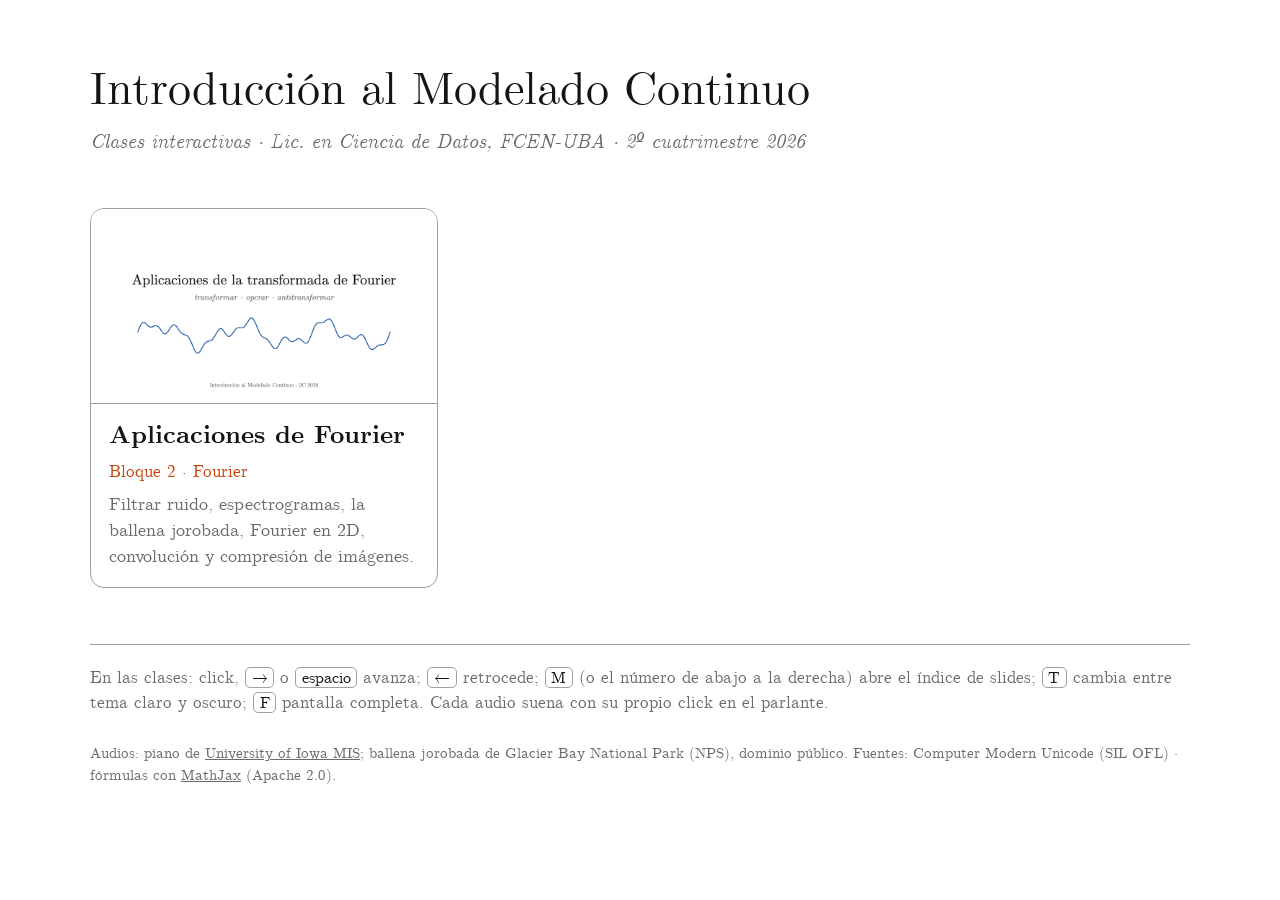
==== index.html @ 8ebb7d7e "Actualiza el sitio (desde introduccion_modelado_continuo@b7367c8)" ====
<!doctype html>
<html lang="es" data-theme="light">
<head>
<meta charset="utf-8">
<meta name="viewport" content="width=device-width,initial-scale=1">
<title>Introducción al Modelado Continuo · clases interactivas</title>
<style>
@font-face{font-family:"CMU";src:url("vendor/cmu/cmu-serif-500-roman.woff2") format("woff2");font-weight:400;font-style:normal}
@font-face{font-family:"CMU";src:url("vendor/cmu/cmu-serif-500-italic.woff2") format("woff2");font-weight:400;font-style:italic}
@font-face{font-family:"CMU";src:url("vendor/cmu/cmu-serif-700-roman.woff2") format("woff2");font-weight:700;font-style:normal}

/* mismos colores que las clases (y el mismo tema guardado: T lo cambia acá y allá) */
:root{ --bg:#ffffff; --fg:#141414; --dim:#6a6a6a; --tenue:#a0a0a0; --x:#1450a8; --k:#c4420a; --h:#1b7a32; }
:root[data-theme=dark]{ --bg:#121315; --fg:#f2f2f2; --dim:#9c9c9c; --tenue:#686868; --x:#5fb4ff; --k:#ff8a3d; --h:#5ed473; }
html{background:var(--bg);color:var(--fg);font:20px/1.45 "CMU",serif}
body{margin:0 auto;max-width:1100px;padding:56px 28px 40px}
h1{font-size:2.3rem;font-weight:400;margin:0}
.bajada{color:var(--dim);font-style:italic;margin:.2rem 0 2.6rem}
#clases{display:grid;grid-template-columns:repeat(auto-fill,minmax(340px,1fr));gap:28px}
.clase{display:block;color:inherit;text-decoration:none;border:1.5px solid var(--tenue);border-radius:14px;overflow:hidden;
  transition:border-color .15s, transform .15s}
.clase:hover{border-color:var(--h);transform:translateY(-2px)}
.clase img{display:block;width:100%;aspect-ratio:16/9;object-fit:cover;border-bottom:1px solid var(--tenue)}
:root[data-theme=dark] .solo-claro, :root:not([data-theme=dark]) .solo-oscuro{display:none}
.clase > div{padding:14px 18px 18px}
.clase h2{font-size:1.25rem;font-weight:700;margin:0 0 .2rem}
.clase .quien{color:var(--k);font-size:.85rem;margin-bottom:.4rem}
.clase p{margin:0;color:var(--dim);font-size:.9rem}
.como{margin-top:2.8rem;color:var(--dim);font-size:.85rem;border-top:1px solid var(--tenue);padding-top:1rem}
kbd{font:inherit;font-size:.8rem;border:1px solid var(--tenue);border-radius:5px;padding:0 .35em;color:var(--fg)}
footer{margin-top:1.4rem;color:var(--dim);font-size:.75rem}
footer a{color:inherit}
</style>
</head>
<body>
<h1>Introducción al Modelado Continuo</h1>
<p class="bajada">Clases interactivas · Lic. en Ciencia de Datos, FCEN-UBA · 2º cuatrimestre 2026</p>

<section id="clases">
  <a class="clase" href="clase_fourier_aplicaciones/">
    <img class="solo-claro" src="clase_fourier_aplicaciones/miniatura-claro.png" alt="">
    <img class="solo-oscuro" src="clase_fourier_aplicaciones/miniatura-oscuro.png" alt="">
    <div>
      <h2>Aplicaciones de Fourier</h2>
      <div class="quien">Bloque 2 · Fourier</div>
      <p>Filtrar ruido, espectrogramas, la ballena jorobada, Fourier en 2D, convolución y compresión de imágenes.</p>
    </div>
  </a>
</section>

<p class="como">
  En las clases: click, <kbd>→</kbd> o <kbd>espacio</kbd> avanza; <kbd>←</kbd> retrocede;
  <kbd>M</kbd> (o el número de abajo a la derecha) abre el índice de slides; <kbd>T</kbd> cambia entre tema claro y oscuro;
  <kbd>F</kbd> pantalla completa. Cada audio suena con su propio click en el parlante.
</p>
<footer>
  Audios: piano de <a href="https://theremin.music.uiowa.edu/MIS.html">University of Iowa MIS</a>;
  ballena jorobada de Glacier Bay National Park (NPS), dominio público.
  Fuentes: Computer Modern Unicode (SIL OFL) · fórmulas con <a href="https://www.mathjax.org/">MathJax</a> (Apache 2.0).
</footer>

<script>
try { const tm = localStorage.getItem('tema'); if (tm) document.documentElement.dataset.theme = tm; } catch (_) {}
addEventListener('keydown', e => {
  if (e.key !== 't' && e.key !== 'T') return;
  const r = document.documentElement; r.dataset.theme = r.dataset.theme === 'dark' ? 'light' : 'dark';
  try { localStorage.setItem('tema', r.dataset.theme); } catch (_) {}
});
</script>
</body>
</html>
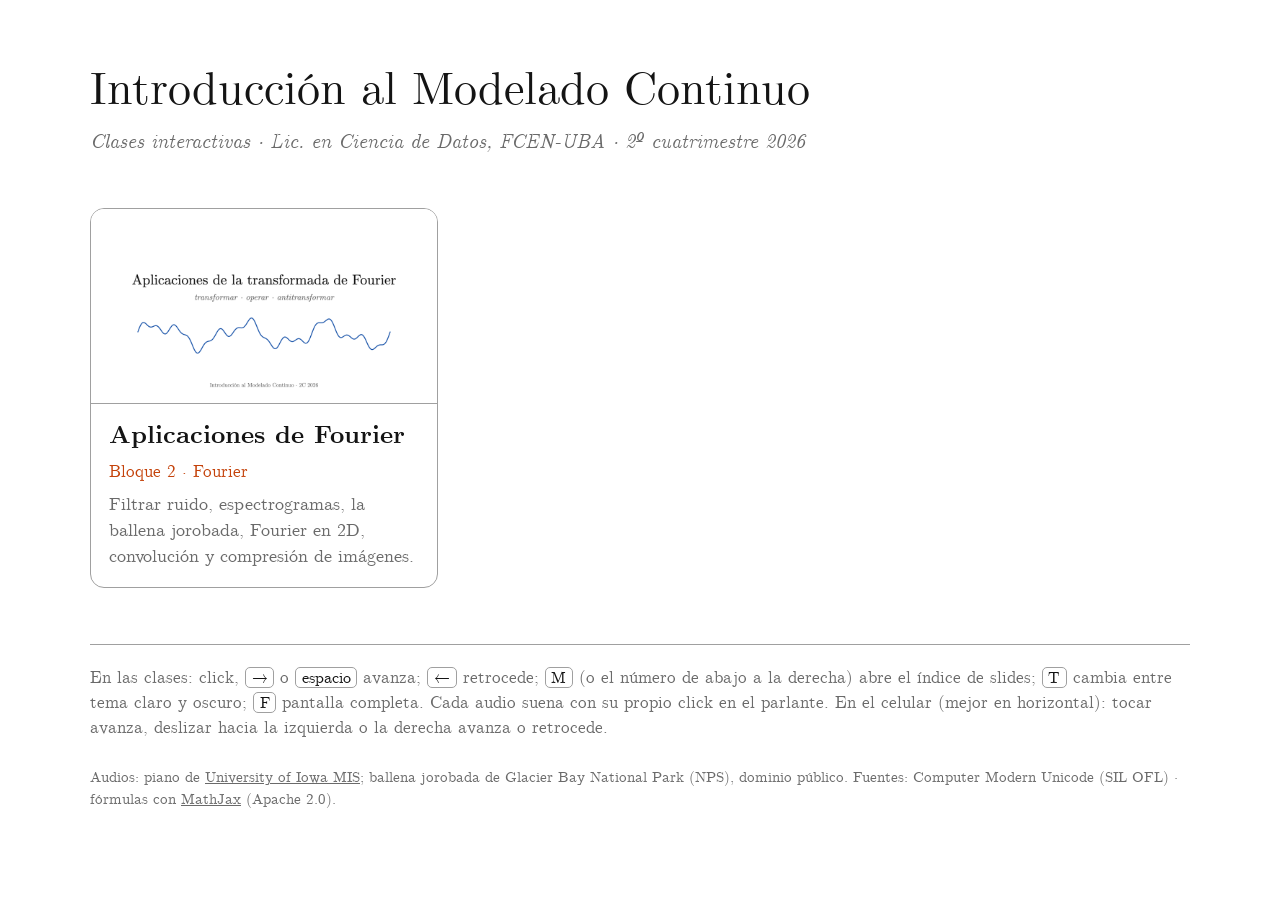
==== commit 61ea6f60: "Actualiza el sitio (desde introduccion_modelado_continuo@b7367c8)" ====
--- a/index.html
+++ b/index.html
@@ -52,6 +52,7 @@
   En las clases: click, <kbd>→</kbd> o <kbd>espacio</kbd> avanza; <kbd>←</kbd> retrocede;
   <kbd>M</kbd> (o el número de abajo a la derecha) abre el índice de slides; <kbd>T</kbd> cambia entre tema claro y oscuro;
   <kbd>F</kbd> pantalla completa. Cada audio suena con su propio click en el parlante.
+  En el celular (mejor en horizontal): tocar avanza, deslizar hacia la izquierda o la derecha avanza o retrocede.
 </p>
 <footer>
   Audios: piano de <a href="https://theremin.music.uiowa.edu/MIS.html">University of Iowa MIS</a>;
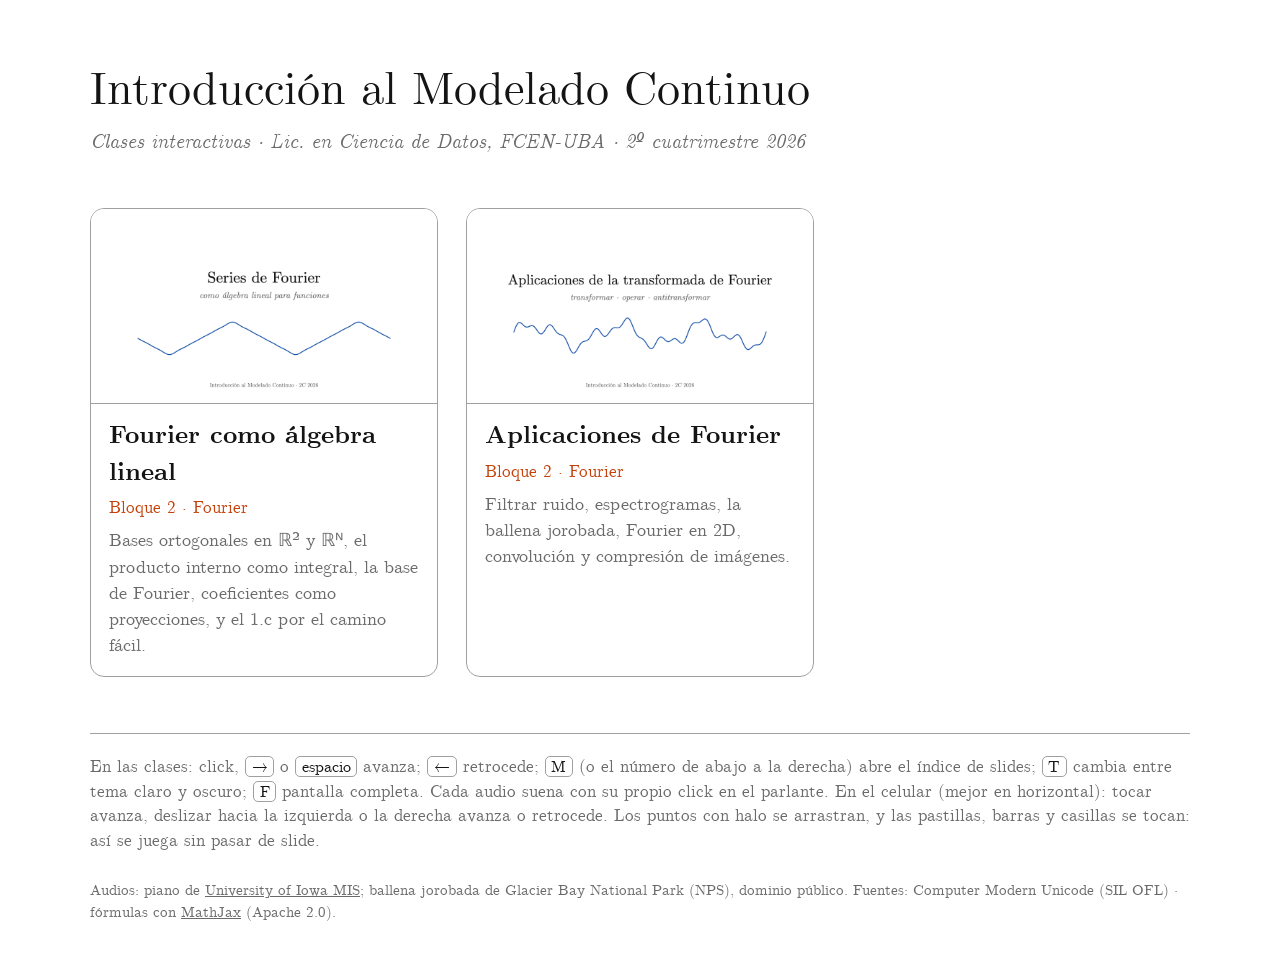
==== commit 59a7da82: "Actualiza el sitio (desde introduccion_modelado_continuo@b7367c8)" ====
--- a/index.html
+++ b/index.html
@@ -37,6 +37,15 @@
 <p class="bajada">Clases interactivas · Lic. en Ciencia de Datos, FCEN-UBA · 2º cuatrimestre 2026</p>
 
 <section id="clases">
+  <a class="clase" href="clase_fourier_algebra_lineal/">
+    <img class="solo-claro" src="clase_fourier_algebra_lineal/miniatura-claro.png" alt="">
+    <img class="solo-oscuro" src="clase_fourier_algebra_lineal/miniatura-oscuro.png" alt="">
+    <div>
+      <h2>Fourier como álgebra lineal</h2>
+      <div class="quien">Bloque 2 · Fourier</div>
+      <p>Bases ortogonales en ℝ² y ℝᴺ, el producto interno como integral, la base de Fourier, coeficientes como proyecciones, y el 1.c por el camino fácil.</p>
+    </div>
+  </a>
   <a class="clase" href="clase_fourier_aplicaciones/">
     <img class="solo-claro" src="clase_fourier_aplicaciones/miniatura-claro.png" alt="">
     <img class="solo-oscuro" src="clase_fourier_aplicaciones/miniatura-oscuro.png" alt="">
@@ -53,6 +62,7 @@
   <kbd>M</kbd> (o el número de abajo a la derecha) abre el índice de slides; <kbd>T</kbd> cambia entre tema claro y oscuro;
   <kbd>F</kbd> pantalla completa. Cada audio suena con su propio click en el parlante.
   En el celular (mejor en horizontal): tocar avanza, deslizar hacia la izquierda o la derecha avanza o retrocede.
+  Los puntos con halo se arrastran, y las pastillas, barras y casillas se tocan: así se juega sin pasar de slide.
 </p>
 <footer>
   Audios: piano de <a href="https://theremin.music.uiowa.edu/MIS.html">University of Iowa MIS</a>;
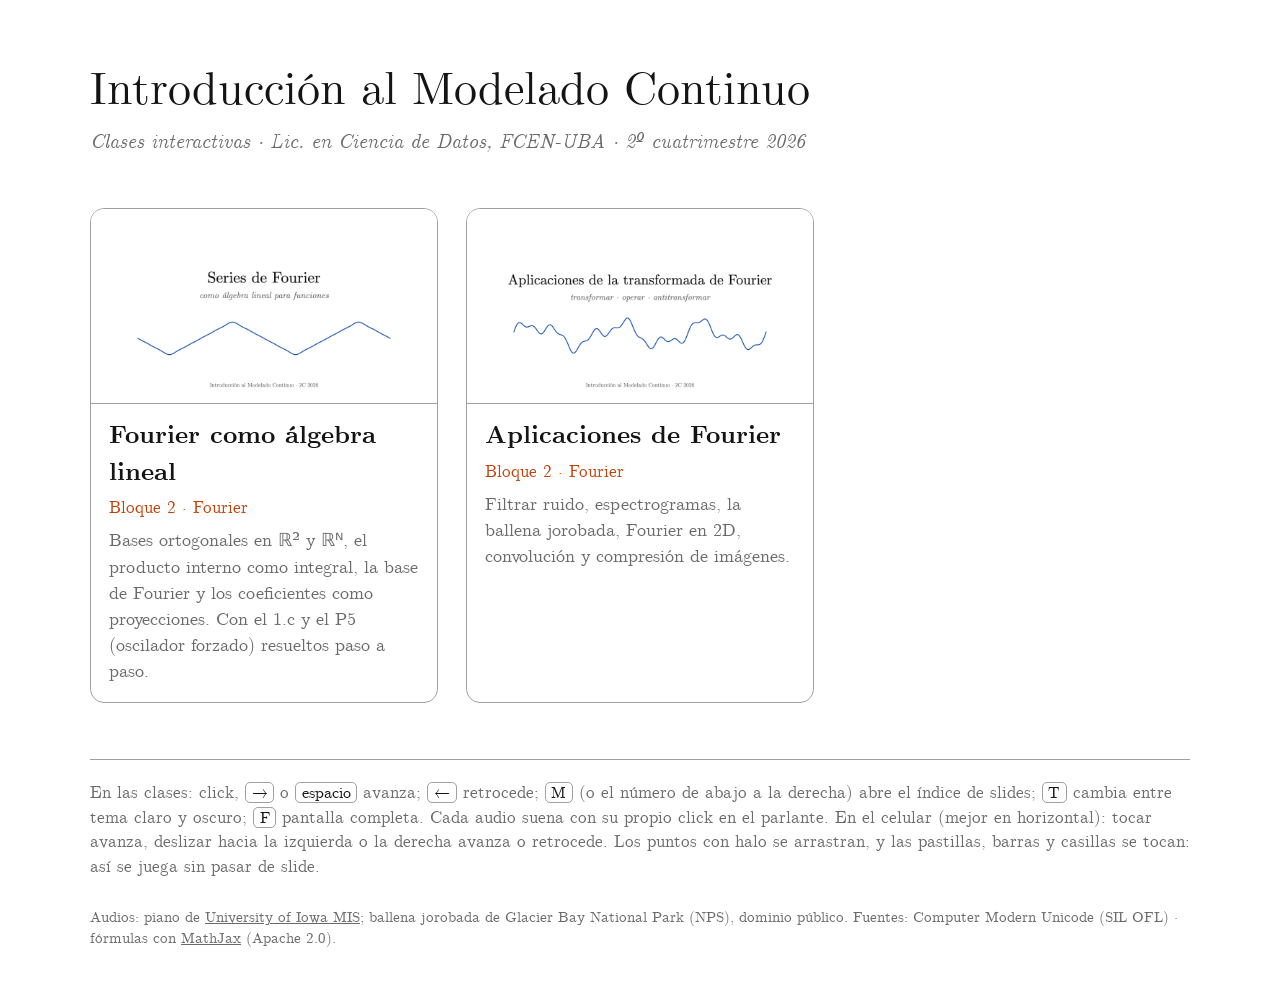
==== commit ce35909b: "Actualiza el sitio (desde introduccion_modelado_continuo@b7367c8)" ====
--- a/index.html
+++ b/index.html
@@ -43,7 +43,7 @@
     <div>
       <h2>Fourier como álgebra lineal</h2>
       <div class="quien">Bloque 2 · Fourier</div>
-      <p>Bases ortogonales en ℝ² y ℝᴺ, el producto interno como integral, la base de Fourier, coeficientes como proyecciones, y el 1.c por el camino fácil.</p>
+      <p>Bases ortogonales en ℝ² y ℝᴺ, el producto interno como integral, la base de Fourier y los coeficientes como proyecciones. Con el 1.c y el P5 (oscilador forzado) resueltos paso a paso.</p>
     </div>
   </a>
   <a class="clase" href="clase_fourier_aplicaciones/">
